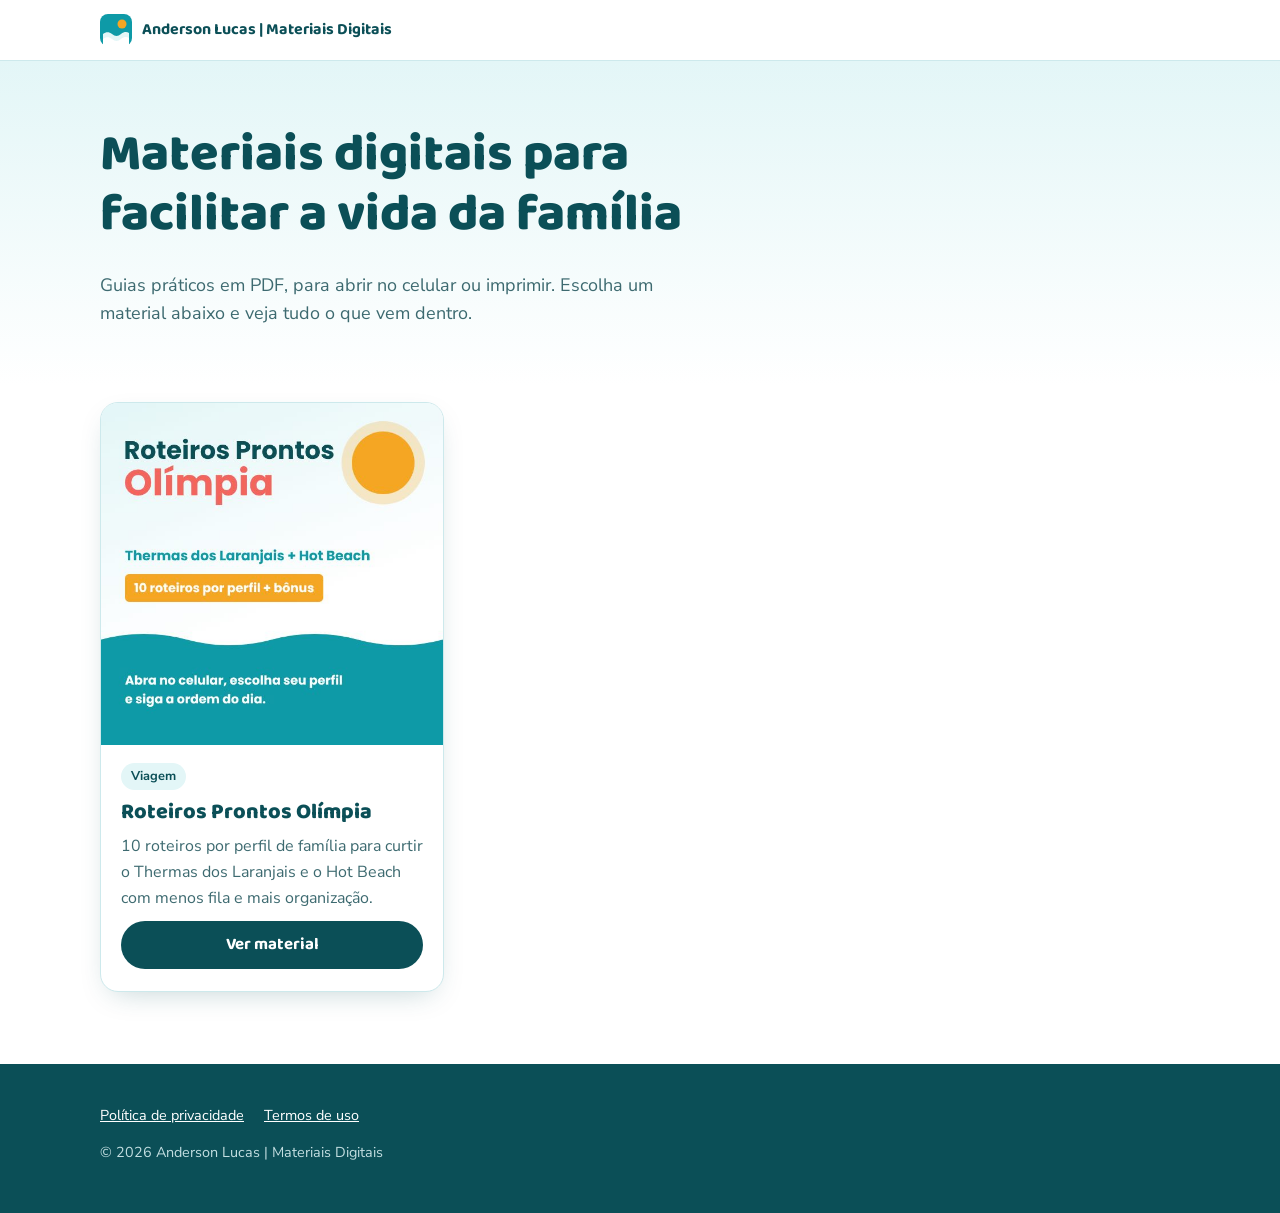
==== index.html @ 36d779e9 "Primeira versão: vitrine + página Roteiros Prontos Olímpia Co-Authored-By: Claude Opus 5.5 <noreply@" ====
<!doctype html>
<html lang="pt-BR">
<head>
  <meta charset="utf-8">
  <meta name="viewport" content="width=device-width, initial-scale=1">
  <title>Materiais digitais para famílias</title>
  <meta name="description" content="Materiais digitais práticos, em PDF, para abrir no celular ou imprimir. Roteiros de viagem e mais.">
  <meta property="og:type" content="website">
  <meta property="og:title" content="Materiais digitais para famílias">
  <meta property="og:description" content="Materiais digitais práticos, em PDF, para abrir no celular ou imprimir.">
  <meta property="og:image" content="olimpia/img/card.jpg">
  <link rel="icon" href="assets/favicon.svg" type="image/svg+xml">
  <link rel="preconnect" href="https://fonts.googleapis.com">
  <link rel="preconnect" href="https://fonts.gstatic.com" crossorigin>
  <link href="https://fonts.googleapis.com/css2?family=Baloo+2:wght@600;700;800&family=Nunito+Sans:opsz,wght@6..12,400;6..12,700&display=swap" rel="stylesheet">
  <link rel="stylesheet" href="assets/site.css">
  <style>
    .vitrine-hero { background: linear-gradient(180deg, var(--agua) 0%, #fff 100%); padding: 48px 0 32px; }
    .vitrine-hero p { max-width: 560px; color: var(--texto-suave); font-size: 1.125rem; }
    .vitrine-hero h1 { max-width: 640px; }
    .produtos { padding: 16px 0 72px; }
    .grade { display: grid; grid-template-columns: repeat(auto-fill, minmax(260px, 1fr)); gap: 24px; list-style: none; margin: 0; padding: 0; }
    .card { background: #fff; border: 1px solid var(--borda); border-radius: var(--raio); overflow: hidden; box-shadow: var(--sombra); display: flex; flex-direction: column; }
    .card img { width: 100%; aspect-ratio: 1 / 1; object-fit: cover; background: var(--agua); }
    .card .corpo { padding: 18px 20px 22px; display: flex; flex-direction: column; gap: 10px; flex: 1; }
    .card .tag { align-self: flex-start; font-size: .8rem; font-weight: 700; color: var(--teal-dark); background: var(--agua); padding: 3px 10px; border-radius: 999px; }
    .card h2 { font-size: 1.35rem; margin: 0; }
    .card p { margin: 0; color: var(--texto-suave); font-size: 1rem; }
    .card .btn { margin-top: auto; min-height: 48px; font-size: 1.05rem; }
    @media (min-width: 900px) { .grade { grid-template-columns: repeat(3, 1fr); } .vitrine-hero { padding: 64px 0 40px; } }
  </style>
</head>
<body>
  <a class="pular" href="#produtos">Pular para os produtos</a>

  <header class="topo">
    <div class="container">
      <a class="marca" href="index.html"><img src="assets/favicon.svg" alt="" width="32" height="32"><span data-marca></span></a>
    </div>
  </header>

  <main>
    <section class="vitrine-hero">
      <div class="container">
        <h1>Materiais digitais para facilitar a vida da família</h1>
        <p>Guias práticos em PDF, para abrir no celular ou imprimir. Escolha um material abaixo e veja tudo o que vem dentro.</p>
      </div>
    </section>

    <section class="produtos" id="produtos" aria-label="Produtos">
      <div class="container">
        <ul class="grade">

          <!-- =====================================================
               CARD DE PRODUTO — para adicionar um novo produto,
               copie do <li> até o </li> e troque: imagem, tag,
               título, frase e o link (pasta-do-produto/index.html).
               ===================================================== -->
          <li class="card">
            <img src="olimpia/img/card.jpg" alt="Capa do material Roteiros Prontos Olímpia" width="600" height="600" loading="lazy">
            <div class="corpo">
              <span class="tag">Viagem</span>
              <h2>Roteiros Prontos Olímpia</h2>
              <p>10 roteiros por perfil de família para curtir o Thermas dos Laranjais e o Hot Beach com menos fila e mais organização.</p>
              <a class="btn btn-secundario" href="olimpia/index.html">Ver material</a>
            </div>
          </li>
          <!-- fim do card -->

        </ul>
      </div>
    </section>
  </main>

  <footer class="rodape">
    <div class="container">
      <nav aria-label="Links legais">
        <a href="privacidade.html">Política de privacidade</a>
        <a href="termos.html">Termos de uso</a>
      </nav>
      <p class="copy">© <span data-ano>2026</span> <span data-marca></span></p>
    </div>
  </footer>

  <script src="assets/site.js"></script>
</body>
</html>
---- assets/site.css ----
/* =========================================================
   CSS comum do site (vitrine, páginas de produto, privacidade, termos)
   ========================================================= */
:root {
  --teal: #0E9AA7;
  --teal-700: #0A7F8A;   /* teal com contraste AA para texto pequeno */
  --teal-dark: #0B4F57;
  --agua: #E3F6F7;
  --coral: #F2665E;
  --coral-700: #D9483F;  /* hover e texto coral */
  --sol: #F5A623;
  --branco: #ffffff;
  --texto: #0B4F57;
  --texto-suave: #3D6A70;
  --borda: #CDE9EC;
  --raio: 18px;
  --sombra: 0 10px 30px -12px rgba(11, 79, 87, .28);
  --largura: 1120px;
  --fonte-titulo: "Baloo 2", "Trebuchet MS", system-ui, sans-serif;
  --fonte-texto: "Nunito Sans", system-ui, -apple-system, "Segoe UI", sans-serif;
}

*, *::before, *::after { box-sizing: border-box; }
html { -webkit-text-size-adjust: 100%; scroll-behavior: smooth; }
body {
  margin: 0;
  background: var(--branco);
  color: var(--texto);
  font-family: var(--fonte-texto);
  font-size: 1.0625rem;
  line-height: 1.6;
  overflow-x: hidden;
}
img { max-width: 100%; height: auto; display: block; }
a { color: var(--teal-700); }
h1, h2, h3 { font-family: var(--fonte-titulo); line-height: 1.15; margin: 0 0 .5em; color: var(--teal-dark); }
h1 { font-size: clamp(2rem, 6vw, 3.25rem); font-weight: 800; }
h2 { font-size: clamp(1.6rem, 4.5vw, 2.4rem); font-weight: 800; }
h3 { font-size: 1.25rem; font-weight: 700; }
p { margin: 0 0 1em; }

:focus-visible { outline: 3px solid var(--sol); outline-offset: 3px; border-radius: 6px; }

.container { width: 100%; max-width: var(--largura); margin: 0 auto; padding: 0 20px; }
.sr-only { position: absolute; width: 1px; height: 1px; overflow: hidden; clip: rect(0 0 0 0); white-space: nowrap; }
.pular { position: absolute; left: -999px; top: 8px; background: var(--teal-dark); color: #fff; padding: 8px 14px; border-radius: 8px; z-index: 100; }
.pular:focus { left: 8px; }

/* ---------- Topo ---------- */
.topo { background: var(--branco); border-bottom: 1px solid var(--borda); }
.topo .container { display: flex; align-items: center; justify-content: space-between; gap: 12px; min-height: 60px; }
.marca { display: inline-flex; align-items: center; gap: 10px; text-decoration: none; color: var(--teal-dark); font-family: var(--fonte-titulo); font-weight: 700; font-size: 1rem; line-height: 1.1; }
.marca img { width: 32px; height: 32px; flex: none; }
.link-inicio { font-size: .9rem; color: var(--texto-suave); text-decoration: none; display: inline-flex; align-items: center; gap: 4px; padding: 6px 2px; }
.link-inicio:hover { color: var(--teal-dark); text-decoration: underline; }

/* ---------- Botões ---------- */
.btn {
  display: inline-flex; align-items: center; justify-content: center; gap: 8px;
  min-height: 52px; padding: 14px 26px;
  border-radius: 999px; border: 0; cursor: pointer;
  font-family: var(--fonte-titulo); font-weight: 700; font-size: 1.125rem; line-height: 1.2;
  text-decoration: none; text-align: center;
  transition: transform .15s ease, background-color .15s ease, box-shadow .15s ease;
}
.btn-compra { background: var(--coral-700); color: #fff; box-shadow: 0 8px 20px -8px rgba(217, 72, 63, .7); }
.btn-compra:hover { background: #C23D35; transform: translateY(-1px); }
.btn-secundario { background: var(--teal-dark); color: #fff; }
.btn-secundario:hover { background: #083D43; transform: translateY(-1px); }
.btn-contorno { background: transparent; color: var(--teal-dark); box-shadow: inset 0 0 0 2px var(--teal); }
.btn-contorno:hover { background: var(--agua); }
.btn-largo { width: 100%; }

/* ---------- Rodapé ---------- */
.rodape { background: var(--teal-dark); color: #D7EEF0; padding: 40px 0 48px; font-size: .9rem; }
.rodape a { color: #fff; }
.rodape .aviso { max-width: 720px; margin-bottom: 20px; }
.rodape nav { display: flex; flex-wrap: wrap; gap: 8px 20px; margin-bottom: 14px; }
.rodape .copy { opacity: .9; margin: 0; }

/* ---------- Páginas de texto (privacidade, termos) ---------- */
.texto-legal { padding: 40px 0 64px; }
.texto-legal .container { max-width: 760px; }
.texto-legal h1 { font-size: clamp(1.8rem, 5vw, 2.4rem); }
.texto-legal h2 { font-size: 1.3rem; margin-top: 1.8em; }
.texto-legal .atualizado { color: var(--texto-suave); font-size: .9rem; }

@media (prefers-reduced-motion: reduce) {
  html { scroll-behavior: auto; }
  *, *::before, *::after { animation: none !important; transition: none !important; }
}
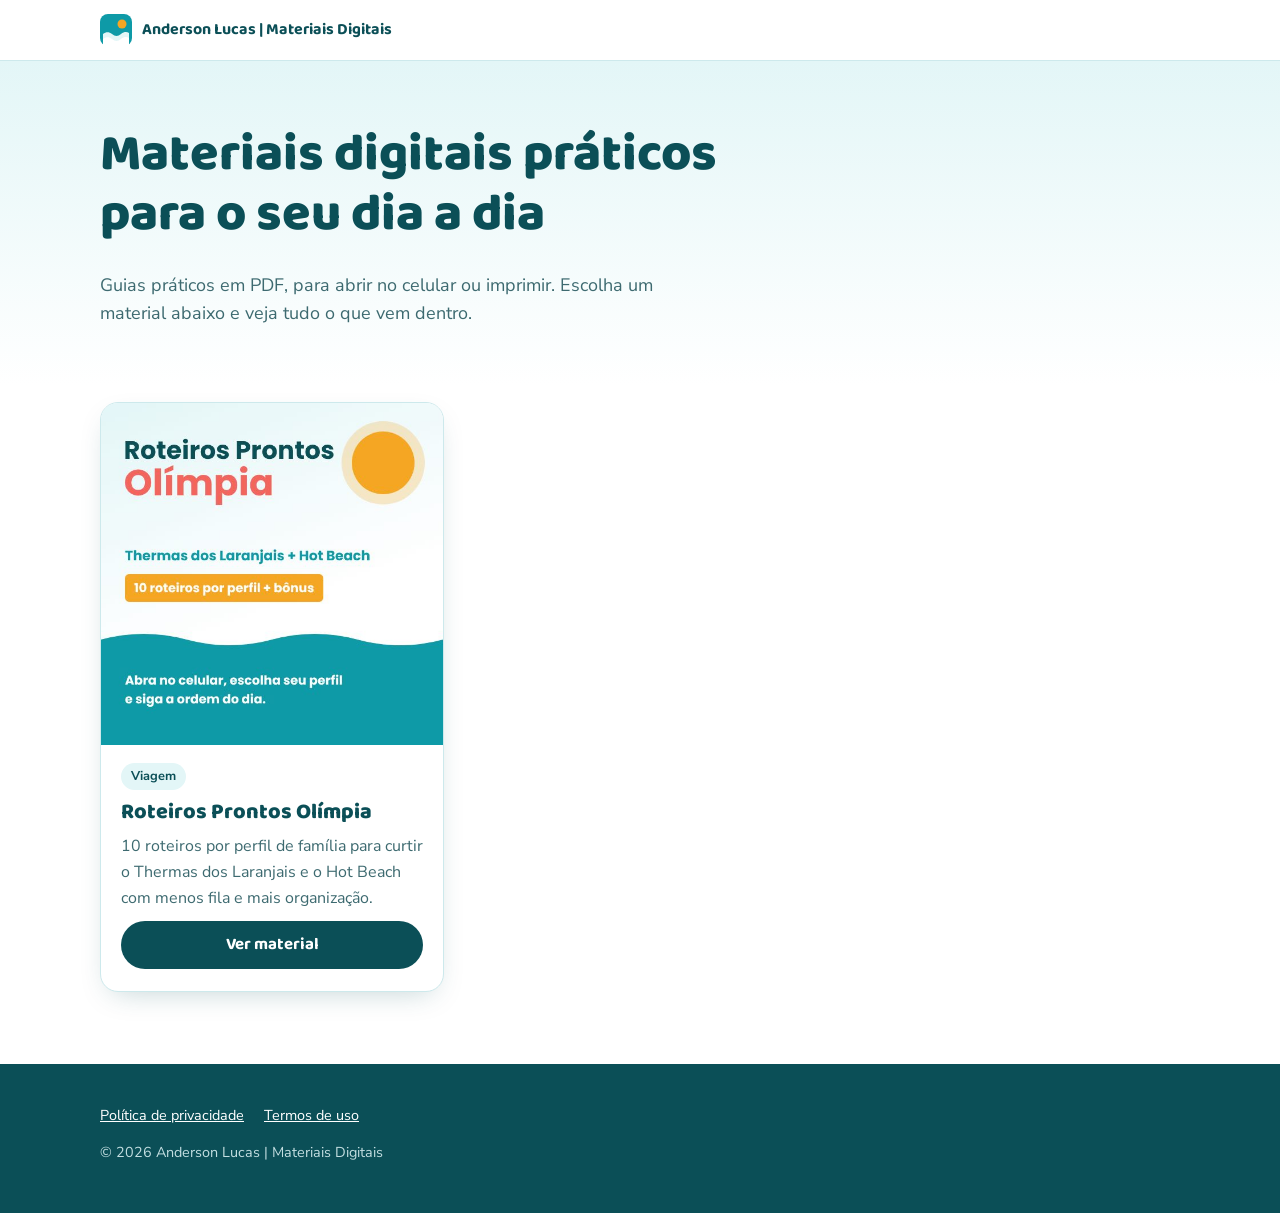
==== commit 2b88a511: "Revisão: etiqueta Recomendado, card das filas, og:image/og:url absolutos, vitrine multinicho Co-Auth" ====
--- a/index.html
+++ b/index.html
@@ -3,12 +3,13 @@
 <head>
   <meta charset="utf-8">
   <meta name="viewport" content="width=device-width, initial-scale=1">
-  <title>Materiais digitais para famílias</title>
-  <meta name="description" content="Materiais digitais práticos, em PDF, para abrir no celular ou imprimir. Roteiros de viagem e mais.">
+  <title>Anderson Lucas | Materiais Digitais</title>
+  <meta name="description" content="Guias e materiais práticos em PDF, para abrir no celular ou imprimir.">
   <meta property="og:type" content="website">
-  <meta property="og:title" content="Materiais digitais para famílias">
-  <meta property="og:description" content="Materiais digitais práticos, em PDF, para abrir no celular ou imprimir.">
-  <meta property="og:image" content="olimpia/img/card.jpg">
+  <meta property="og:title" content="Anderson Lucas | Materiais Digitais">
+  <meta property="og:description" content="Guias e materiais práticos em PDF, para abrir no celular ou imprimir.">
+  <meta property="og:image" content="https://materiais-digitais.onrender.com/olimpia/img/card.jpg">
+  <meta property="og:url" content="https://materiais-digitais.onrender.com/">
   <link rel="icon" href="assets/favicon.svg" type="image/svg+xml">
   <link rel="preconnect" href="https://fonts.googleapis.com">
   <link rel="preconnect" href="https://fonts.gstatic.com" crossorigin>
@@ -42,7 +43,7 @@
   <main>
     <section class="vitrine-hero">
       <div class="container">
-        <h1>Materiais digitais para facilitar a vida da família</h1>
+        <h1>Materiais digitais práticos para o seu dia a dia</h1>
         <p>Guias práticos em PDF, para abrir no celular ou imprimir. Escolha um material abaixo e veja tudo o que vem dentro.</p>
       </div>
     </section>
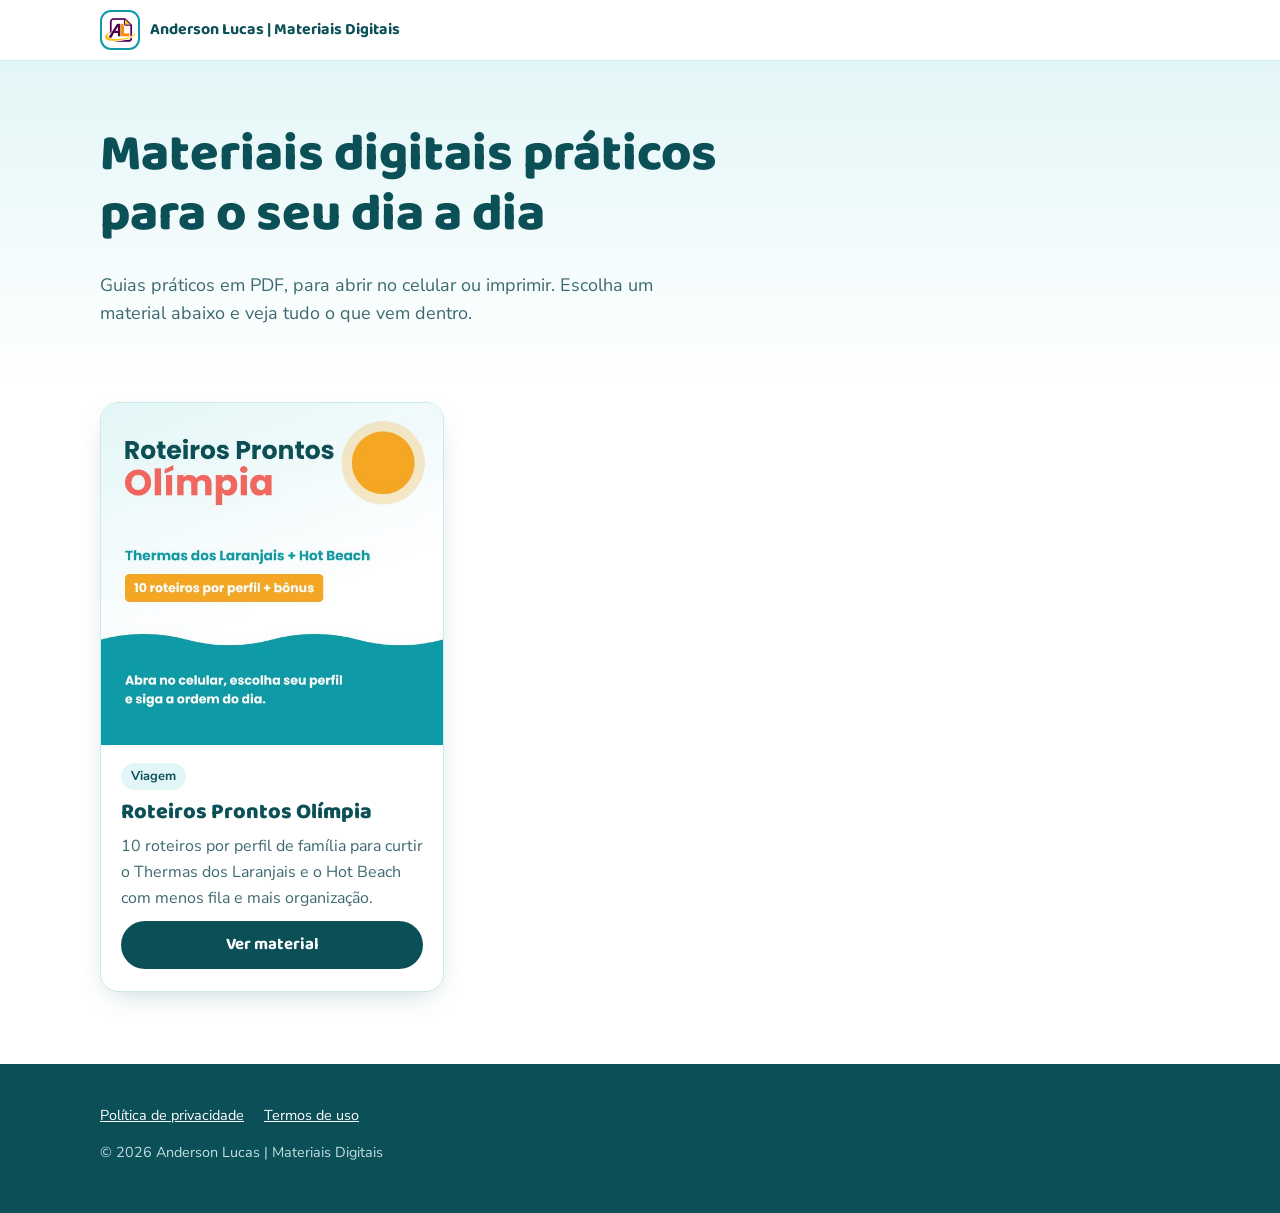
==== commit fdf55d67: "Topo: logo AL da marca com contorno azul-piscina no lugar do ícone Co-Authored-By: Claude Opus 5.5 <" ====
--- a/index.html
+++ b/index.html
@@ -36,7 +36,7 @@
 
   <header class="topo">
     <div class="container">
-      <a class="marca" href="index.html"><img src="assets/favicon.svg" alt="" width="32" height="32"><span data-marca></span></a>
+      <a class="marca" href="index.html"><span class="marca-logo"><img src="assets/logo-al.png" alt="" width="120" height="96"></span><span data-marca></span></a>
     </div>
   </header>
 
--- a/assets/site.css
+++ b/assets/site.css
@@ -50,7 +50,9 @@
 .topo { background: var(--branco); border-bottom: 1px solid var(--borda); }
 .topo .container { display: flex; align-items: center; justify-content: space-between; gap: 12px; min-height: 60px; }
 .marca { display: inline-flex; align-items: center; gap: 10px; text-decoration: none; color: var(--teal-dark); font-family: var(--fonte-titulo); font-weight: 700; font-size: 1rem; line-height: 1.1; }
-.marca img { width: 32px; height: 32px; flex: none; }
+/* Logo AL da marca, num quadrado branco com contorno no azul-piscina do site */
+.marca-logo { flex: none; width: 40px; height: 40px; display: grid; place-items: center; background: #fff; border: 2px solid var(--teal); border-radius: 11px; }
+.marca-logo img { width: 30px; height: auto; }
 .link-inicio { font-size: .9rem; color: var(--texto-suave); text-decoration: none; display: inline-flex; align-items: center; gap: 4px; padding: 6px 2px; }
 .link-inicio:hover { color: var(--teal-dark); text-decoration: underline; }
 
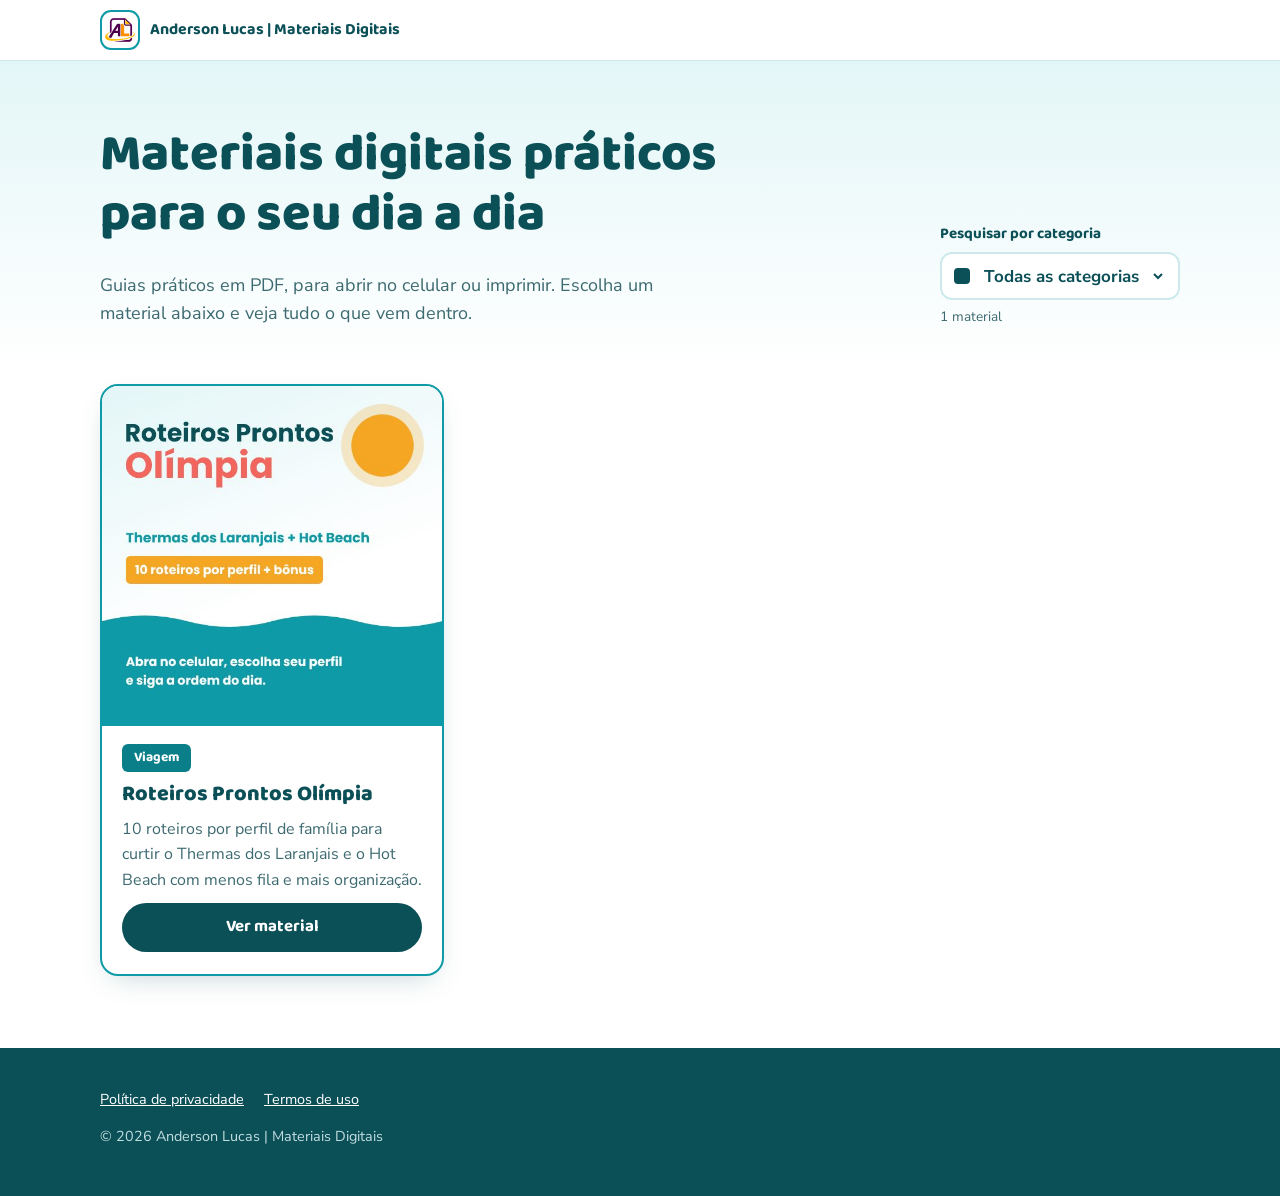
==== commit fb9f121e: "Vitrine: categorias com cor própria e filtro por categoria Co-Authored-By: Claude Opus 5.5 <noreply@" ====
--- a/index.html
+++ b/index.html
@@ -10,21 +10,37 @@
   <meta property="og:description" content="Guias e materiais práticos em PDF, para abrir no celular ou imprimir.">
   <meta property="og:image" content="https://materiais-digitais.onrender.com/olimpia/img/card.jpg">
   <meta property="og:url" content="https://materiais-digitais.onrender.com/">
-  <link rel="icon" href="assets/favicon.svg" type="image/svg+xml">
+  <link rel="icon" href="assets/favicon.png" type="image/png">
+  <link rel="apple-touch-icon" href="assets/favicon.png">
   <link rel="preconnect" href="https://fonts.googleapis.com">
   <link rel="preconnect" href="https://fonts.gstatic.com" crossorigin>
   <link href="https://fonts.googleapis.com/css2?family=Baloo+2:wght@600;700;800&family=Nunito+Sans:opsz,wght@6..12,400;6..12,700&display=swap" rel="stylesheet">
   <link rel="stylesheet" href="assets/site.css">
   <style>
     .vitrine-hero { background: linear-gradient(180deg, var(--agua) 0%, #fff 100%); padding: 48px 0 32px; }
-    .vitrine-hero p { max-width: 560px; color: var(--texto-suave); font-size: 1.125rem; }
+    .vitrine-hero .container { display: grid; gap: 24px; align-items: end; }
+    .vitrine-hero p { max-width: 560px; color: var(--texto-suave); font-size: 1.125rem; margin: 0; }
     .vitrine-hero h1 { max-width: 640px; }
+    @media (min-width: 900px) { .vitrine-hero .container { grid-template-columns: 1fr auto; gap: 40px; } }
+
+    /* Filtro por categoria (no topo, à direita) */
+    .filtro { display: grid; gap: 6px; }
+    .filtro label { font-family: var(--fonte-titulo); font-weight: 700; font-size: .95rem; color: var(--teal-dark); }
+    .filtro .campo { display: flex; align-items: center; gap: 10px; background: #fff; border: 2px solid var(--borda); border-radius: 12px; padding: 0 12px; min-height: 48px; min-width: 240px; }
+    .filtro .campo:focus-within { border-color: var(--teal); }
+    .filtro .quadrado { flex: none; width: 16px; height: 16px; border-radius: 4px; background: var(--cat-cor, var(--teal-dark)); }
+    .filtro select { flex: 1; border: 0; background: transparent; font: inherit; font-weight: 700; color: var(--texto); min-height: 44px; cursor: pointer; }
+    .filtro select:focus { outline: none; }
+    .filtro .resultado { font-size: .85rem; color: var(--texto-suave); margin: 0; min-height: 1.2em; }
+
     .produtos { padding: 16px 0 72px; }
     .grade { display: grid; grid-template-columns: repeat(auto-fill, minmax(260px, 1fr)); gap: 24px; list-style: none; margin: 0; padding: 0; }
-    .card { background: #fff; border: 1px solid var(--borda); border-radius: var(--raio); overflow: hidden; box-shadow: var(--sombra); display: flex; flex-direction: column; }
+    .card { --cat-cor: var(--borda); background: #fff; border: 2px solid var(--cat-cor); border-radius: var(--raio); overflow: hidden; box-shadow: var(--sombra); display: flex; flex-direction: column; position: relative; }
+    .card[hidden] { display: none; }
     .card img { width: 100%; aspect-ratio: 1 / 1; object-fit: cover; background: var(--agua); }
+    /* Etiqueta da categoria: retângulo no canto superior esquerdo do texto do card, na cor da categoria */
+    .card .tag { align-self: flex-start; font-family: var(--fonte-titulo); font-size: .85rem; font-weight: 700; line-height: 1; color: var(--cat-texto, #fff); background: var(--cat-tag, var(--teal-dark)); padding: 7px 12px; border-radius: 6px; }
     .card .corpo { padding: 18px 20px 22px; display: flex; flex-direction: column; gap: 10px; flex: 1; }
-    .card .tag { align-self: flex-start; font-size: .8rem; font-weight: 700; color: var(--teal-dark); background: var(--agua); padding: 3px 10px; border-radius: 999px; }
     .card h2 { font-size: 1.35rem; margin: 0; }
     .card p { margin: 0; color: var(--texto-suave); font-size: 1rem; }
     .card .btn { margin-top: auto; min-height: 48px; font-size: 1.05rem; }
@@ -43,24 +59,38 @@
   <main>
     <section class="vitrine-hero">
       <div class="container">
-        <h1>Materiais digitais práticos para o seu dia a dia</h1>
-        <p>Guias práticos em PDF, para abrir no celular ou imprimir. Escolha um material abaixo e veja tudo o que vem dentro.</p>
+        <div>
+          <h1>Materiais digitais práticos para o seu dia a dia</h1>
+          <p>Guias práticos em PDF, para abrir no celular ou imprimir. Escolha um material abaixo e veja tudo o que vem dentro.</p>
+        </div>
+        <div class="filtro">
+          <label for="categoria">Pesquisar por categoria</label>
+          <div class="campo">
+            <span class="quadrado" aria-hidden="true"></span>
+            <select id="categoria" aria-controls="lista-produtos">
+              <option value="">Todas as categorias</option>
+            </select>
+          </div>
+          <p class="resultado" id="resultado" aria-live="polite"></p>
+        </div>
       </div>
     </section>
 
     <section class="produtos" id="produtos" aria-label="Produtos">
       <div class="container">
-        <ul class="grade">
+        <ul class="grade" id="lista-produtos">
 
           <!-- =====================================================
                CARD DE PRODUTO — para adicionar um novo produto,
-               copie do <li> até o </li> e troque: imagem, tag,
-               título, frase e o link (pasta-do-produto/index.html).
+               copie do <li> até o </li> e troque: data-categoria,
+               imagem, título, frase e o link (pasta-do-produto/index.html).
+               data-categoria = uma das chaves de CATEGORIAS no fim da página
+               (viagem, saude...). A etiqueta, as cores e o filtro saem sozinhos.
                ===================================================== -->
-          <li class="card">
+          <li class="card" data-categoria="viagem">
             <img src="olimpia/img/card.jpg" alt="Capa do material Roteiros Prontos Olímpia" width="600" height="600" loading="lazy">
             <div class="corpo">
-              <span class="tag">Viagem</span>
+              <span class="tag"></span>
               <h2>Roteiros Prontos Olímpia</h2>
               <p>10 roteiros por perfil de família para curtir o Thermas dos Laranjais e o Hot Beach com menos fila e mais organização.</p>
               <a class="btn btn-secundario" href="olimpia/index.html">Ver material</a>
@@ -84,5 +114,56 @@
   </footer>
 
   <script src="assets/site.js"></script>
+  <script>
+    /* ===== CATEGORIAS DA VITRINE — cada categoria tem a sua cor =====
+       cor   = contorno do card e quadradinho do filtro
+       tag   = fundo da etiqueta no card
+       texto = cor da letra da etiqueta (branca em cor escura, escura em cor clara)
+       Só aparecem no filtro as categorias que já têm algum card. */
+    const CATEGORIAS = {
+      viagem: { nome: "Viagem", cor: "#0E9AA7", tag: "#0A7F8A", texto: "#ffffff" },  // azul-piscina
+      saude:  { nome: "Saúde",  cor: "#F7A35C", tag: "#F7A35C", texto: "#4A2300" }   // laranja claro
+      // próxima: { nome: "...", cor: "#1FB58F", tag: "#1FB58F", texto: "#06372A" }  // verde-piscina
+    };
+
+    (function () {
+      var cards = [].slice.call(document.querySelectorAll(".card[data-categoria]"));
+      var select = document.getElementById("categoria");
+      var quadrado = document.querySelector(".filtro .quadrado");
+      var resultado = document.getElementById("resultado");
+      var usadas = {};
+
+      // Etiqueta e cores de cada card
+      cards.forEach(function (c) {
+        var cat = CATEGORIAS[c.dataset.categoria];
+        if (!cat) return;
+        usadas[c.dataset.categoria] = (usadas[c.dataset.categoria] || 0) + 1;
+        c.style.setProperty("--cat-cor", cat.cor);
+        c.style.setProperty("--cat-tag", cat.tag);
+        c.style.setProperty("--cat-texto", cat.texto);
+        c.querySelector(".tag").textContent = cat.nome;
+      });
+
+      // Opções do filtro: só categorias com material, na ordem de CATEGORIAS
+      Object.keys(CATEGORIAS).forEach(function (k) {
+        if (!usadas[k]) return;
+        var o = document.createElement("option");
+        o.value = k; o.textContent = CATEGORIAS[k].nome;
+        select.appendChild(o);
+      });
+
+      function filtra() {
+        var k = select.value, n = 0;
+        cards.forEach(function (c) {
+          var mostra = !k || c.dataset.categoria === k;
+          c.hidden = !mostra; if (mostra) n++;
+        });
+        quadrado.style.background = k ? CATEGORIAS[k].cor : "";
+        resultado.textContent = n + (n === 1 ? " material" : " materiais") + (k ? " em " + CATEGORIAS[k].nome : "");
+      }
+      select.addEventListener("change", filtra);
+      filtra();
+    })();
+  </script>
 </body>
 </html>
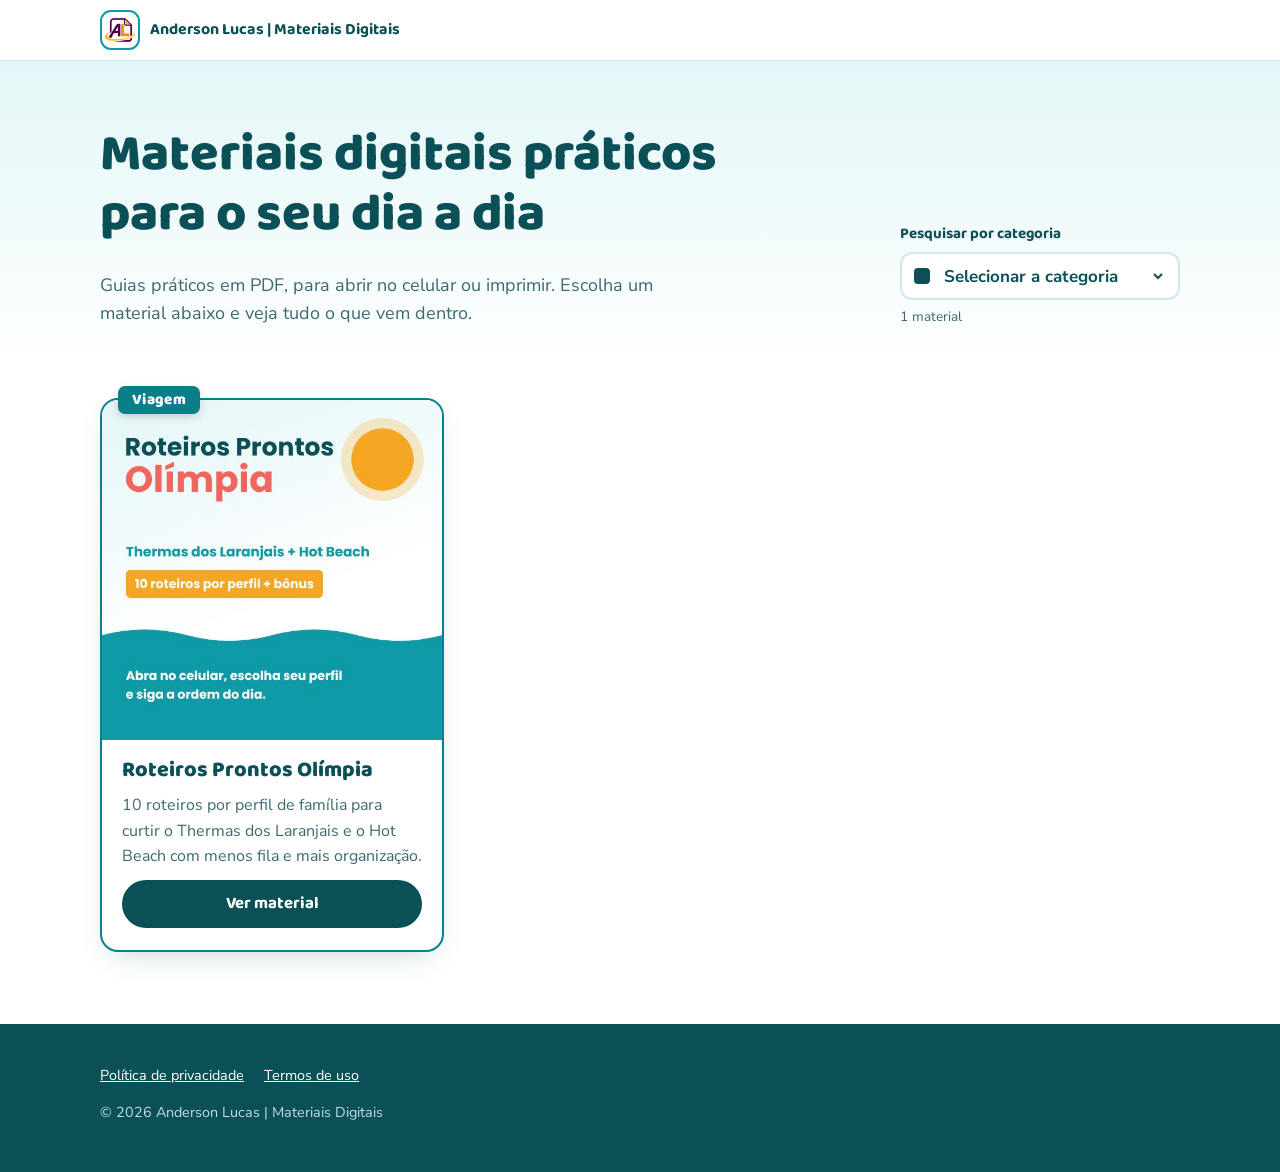
==== commit 20b2beec: "Vitrine: etiqueta da categoria no topo do card e campo 'Selecionar a categoria' Co-Authored-By: Clau" ====
--- a/index.html
+++ b/index.html
@@ -26,7 +26,7 @@
     /* Filtro por categoria (no topo, à direita) */
     .filtro { display: grid; gap: 6px; }
     .filtro label { font-family: var(--fonte-titulo); font-weight: 700; font-size: .95rem; color: var(--teal-dark); }
-    .filtro .campo { display: flex; align-items: center; gap: 10px; background: #fff; border: 2px solid var(--borda); border-radius: 12px; padding: 0 12px; min-height: 48px; min-width: 240px; }
+    .filtro .campo { display: flex; align-items: center; gap: 10px; background: #fff; border: 2px solid var(--borda); border-radius: 12px; padding: 0 12px; min-height: 48px; min-width: 280px; }
     .filtro .campo:focus-within { border-color: var(--teal); }
     .filtro .quadrado { flex: none; width: 16px; height: 16px; border-radius: 4px; background: var(--cat-cor, var(--teal-dark)); }
     .filtro select { flex: 1; border: 0; background: transparent; font: inherit; font-weight: 700; color: var(--texto); min-height: 44px; cursor: pointer; }
@@ -35,11 +35,13 @@
 
     .produtos { padding: 16px 0 72px; }
     .grade { display: grid; grid-template-columns: repeat(auto-fill, minmax(260px, 1fr)); gap: 24px; list-style: none; margin: 0; padding: 0; }
-    .card { --cat-cor: var(--borda); background: #fff; border: 2px solid var(--cat-cor); border-radius: var(--raio); overflow: hidden; box-shadow: var(--sombra); display: flex; flex-direction: column; position: relative; }
+    .grade { padding-top: 14px; } /* espaço para a etiqueta que sobe acima do card */
+    .card { --cat-cor: var(--borda); background: #fff; border: 2px solid var(--cat-cor); border-radius: var(--raio); box-shadow: var(--sombra); display: flex; flex-direction: column; position: relative; }
     .card[hidden] { display: none; }
-    .card img { width: 100%; aspect-ratio: 1 / 1; object-fit: cover; background: var(--agua); }
-    /* Etiqueta da categoria: retângulo no canto superior esquerdo do texto do card, na cor da categoria */
-    .card .tag { align-self: flex-start; font-family: var(--fonte-titulo); font-size: .85rem; font-weight: 700; line-height: 1; color: var(--cat-texto, #fff); background: var(--cat-tag, var(--teal-dark)); padding: 7px 12px; border-radius: 6px; }
+    .card img { width: 100%; aspect-ratio: 1 / 1; object-fit: cover; background: var(--agua); border-radius: calc(var(--raio) - 2px) calc(var(--raio) - 2px) 0 0; }
+    /* Etiqueta da categoria: retângulo encaixado no topo esquerdo do card,
+       com o fundo na mesma cor do contorno do card */
+    .card .tag { position: absolute; top: -14px; left: 16px; z-index: 1; font-family: var(--fonte-titulo); font-size: .95rem; font-weight: 800; letter-spacing: .02em; line-height: 1; color: var(--cat-texto, #fff); background: var(--cat-cor); padding: 7px 14px 6px; border-radius: 7px; box-shadow: 0 3px 8px rgba(0,0,0,.15); }
     .card .corpo { padding: 18px 20px 22px; display: flex; flex-direction: column; gap: 10px; flex: 1; }
     .card h2 { font-size: 1.35rem; margin: 0; }
     .card p { margin: 0; color: var(--texto-suave); font-size: 1rem; }
@@ -68,6 +70,7 @@
           <div class="campo">
             <span class="quadrado" aria-hidden="true"></span>
             <select id="categoria" aria-controls="lista-produtos">
+              <option value="" selected disabled hidden>Selecionar a categoria</option>
               <option value="">Todas as categorias</option>
             </select>
           </div>
@@ -88,9 +91,9 @@
                (viagem, saude...). A etiqueta, as cores e o filtro saem sozinhos.
                ===================================================== -->
           <li class="card" data-categoria="viagem">
+            <span class="tag"></span>
             <img src="olimpia/img/card.jpg" alt="Capa do material Roteiros Prontos Olímpia" width="600" height="600" loading="lazy">
             <div class="corpo">
-              <span class="tag"></span>
               <h2>Roteiros Prontos Olímpia</h2>
               <p>10 roteiros por perfil de família para curtir o Thermas dos Laranjais e o Hot Beach com menos fila e mais organização.</p>
               <a class="btn btn-secundario" href="olimpia/index.html">Ver material</a>
@@ -116,14 +119,13 @@
   <script src="assets/site.js"></script>
   <script>
     /* ===== CATEGORIAS DA VITRINE — cada categoria tem a sua cor =====
-       cor   = contorno do card e quadradinho do filtro
-       tag   = fundo da etiqueta no card
+       cor   = contorno do card, fundo da etiqueta e quadradinho do filtro
        texto = cor da letra da etiqueta (branca em cor escura, escura em cor clara)
        Só aparecem no filtro as categorias que já têm algum card. */
     const CATEGORIAS = {
-      viagem: { nome: "Viagem", cor: "#0E9AA7", tag: "#0A7F8A", texto: "#ffffff" },  // azul-piscina
-      saude:  { nome: "Saúde",  cor: "#F7A35C", tag: "#F7A35C", texto: "#4A2300" }   // laranja claro
-      // próxima: { nome: "...", cor: "#1FB58F", tag: "#1FB58F", texto: "#06372A" }  // verde-piscina
+      viagem: { nome: "Viagem", cor: "#0A7F8A", texto: "#ffffff" },  // azul-piscina (tom com contraste para a letra branca)
+      saude:  { nome: "Saúde",  cor: "#F7A35C", texto: "#4A2300" }   // laranja claro
+      // próxima: { nome: "...", cor: "#1FB58F", texto: "#06372A" }  // verde-piscina
     };
 
     (function () {
@@ -139,7 +141,6 @@
         if (!cat) return;
         usadas[c.dataset.categoria] = (usadas[c.dataset.categoria] || 0) + 1;
         c.style.setProperty("--cat-cor", cat.cor);
-        c.style.setProperty("--cat-tag", cat.tag);
         c.style.setProperty("--cat-texto", cat.texto);
         c.querySelector(".tag").textContent = cat.nome;
       });
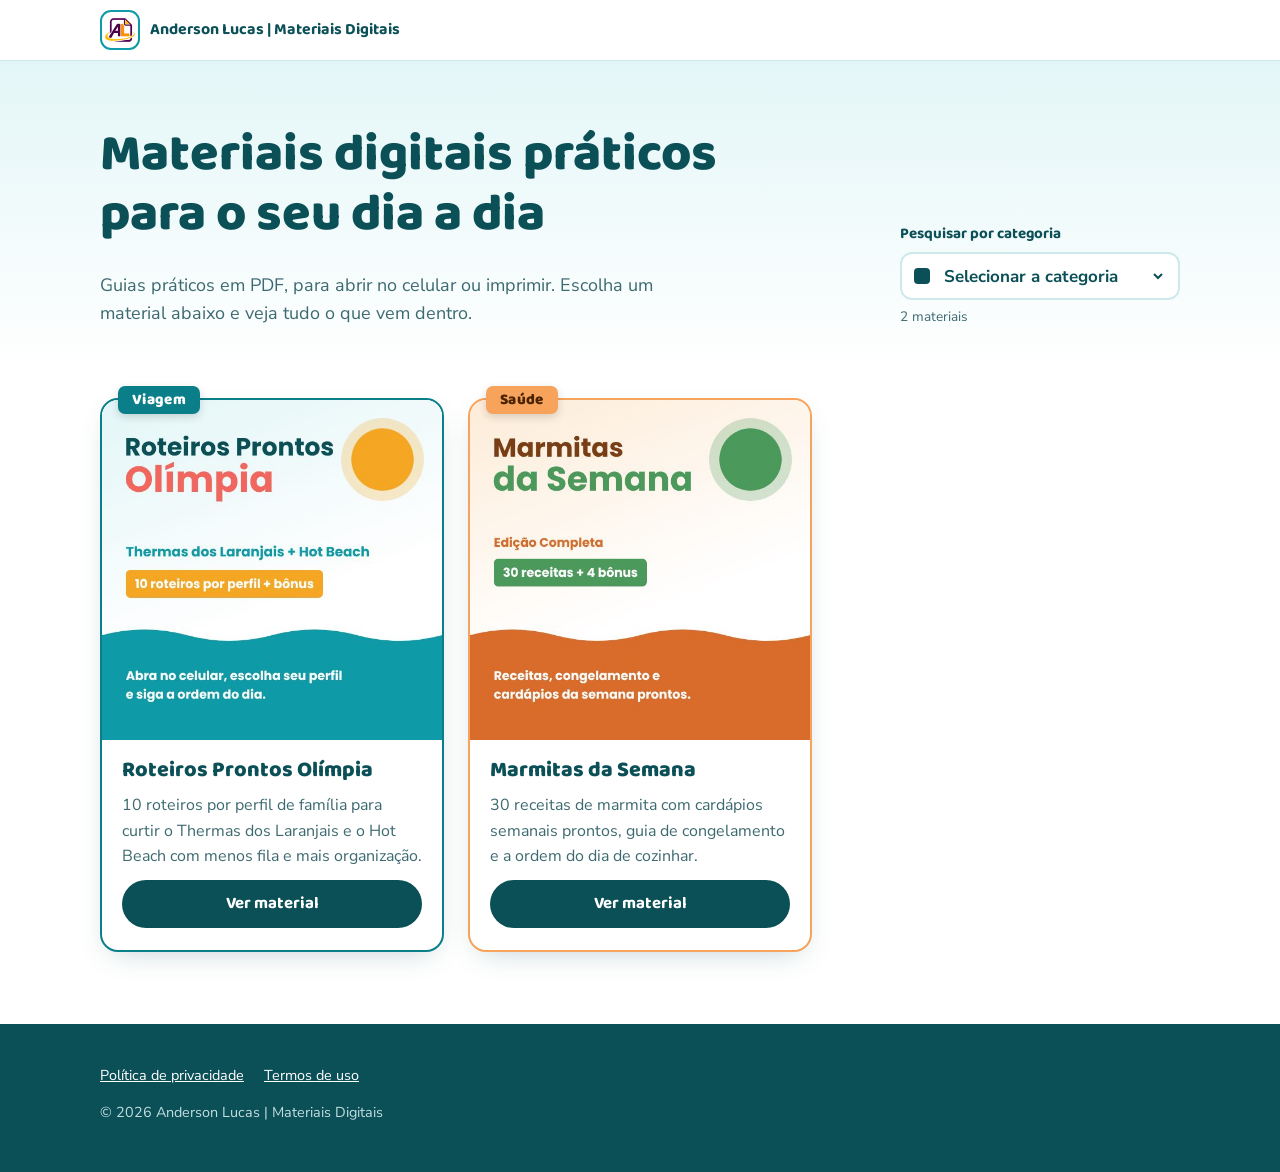
==== commit 6a5e7b64: "Marmitas da Semana: página de vendas (/marmitas/) e card na vitrine (Saúde) Co-Authored-By: Claude O" ====
--- a/index.html
+++ b/index.html
@@ -101,6 +101,16 @@
           </li>
           <!-- fim do card -->
 
+          <li class="card" data-categoria="saude">
+            <span class="tag"></span>
+            <img src="marmitas/img/card.jpg" alt="Capa do material Marmitas da Semana" width="600" height="600" loading="lazy">
+            <div class="corpo">
+              <h2>Marmitas da Semana</h2>
+              <p>30 receitas de marmita com cardápios semanais prontos, guia de congelamento e a ordem do dia de cozinhar.</p>
+              <a class="btn btn-secundario" href="marmitas/index.html">Ver material</a>
+            </div>
+          </li>
+
         </ul>
       </div>
     </section>
